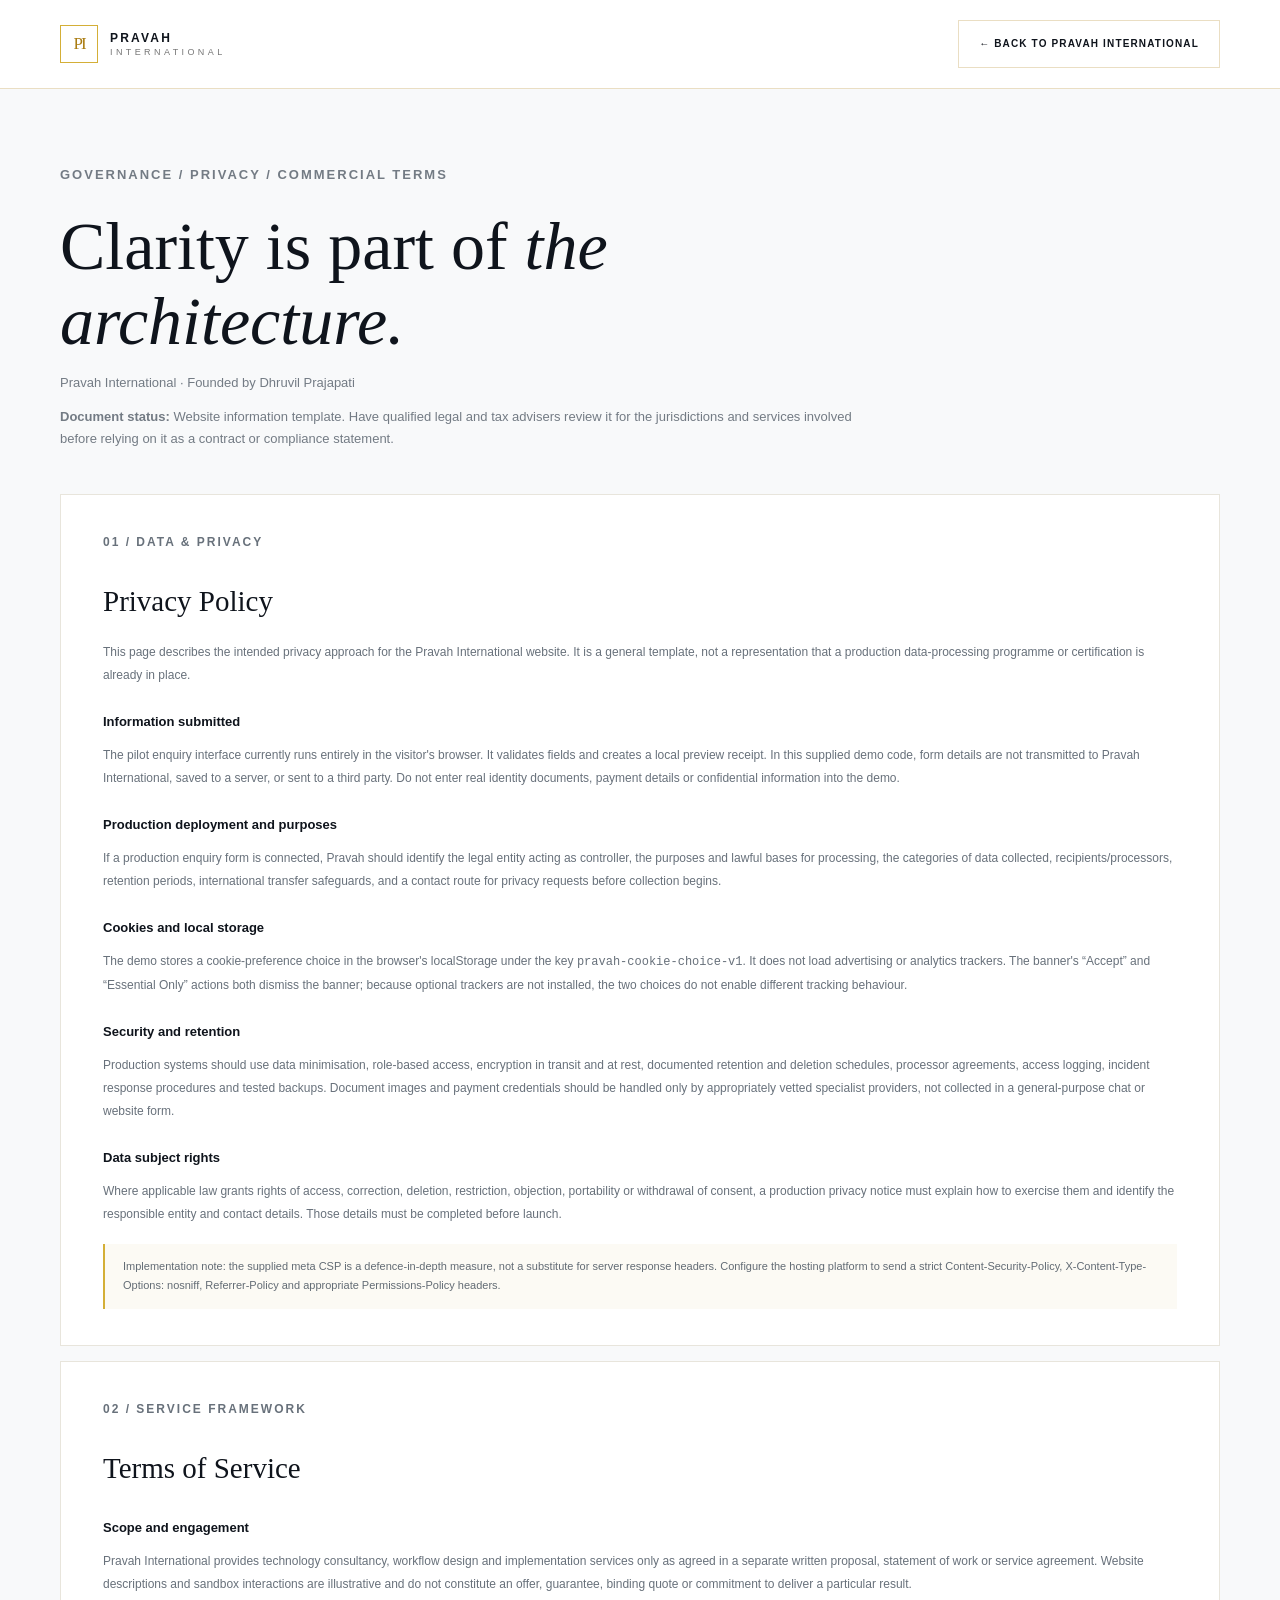
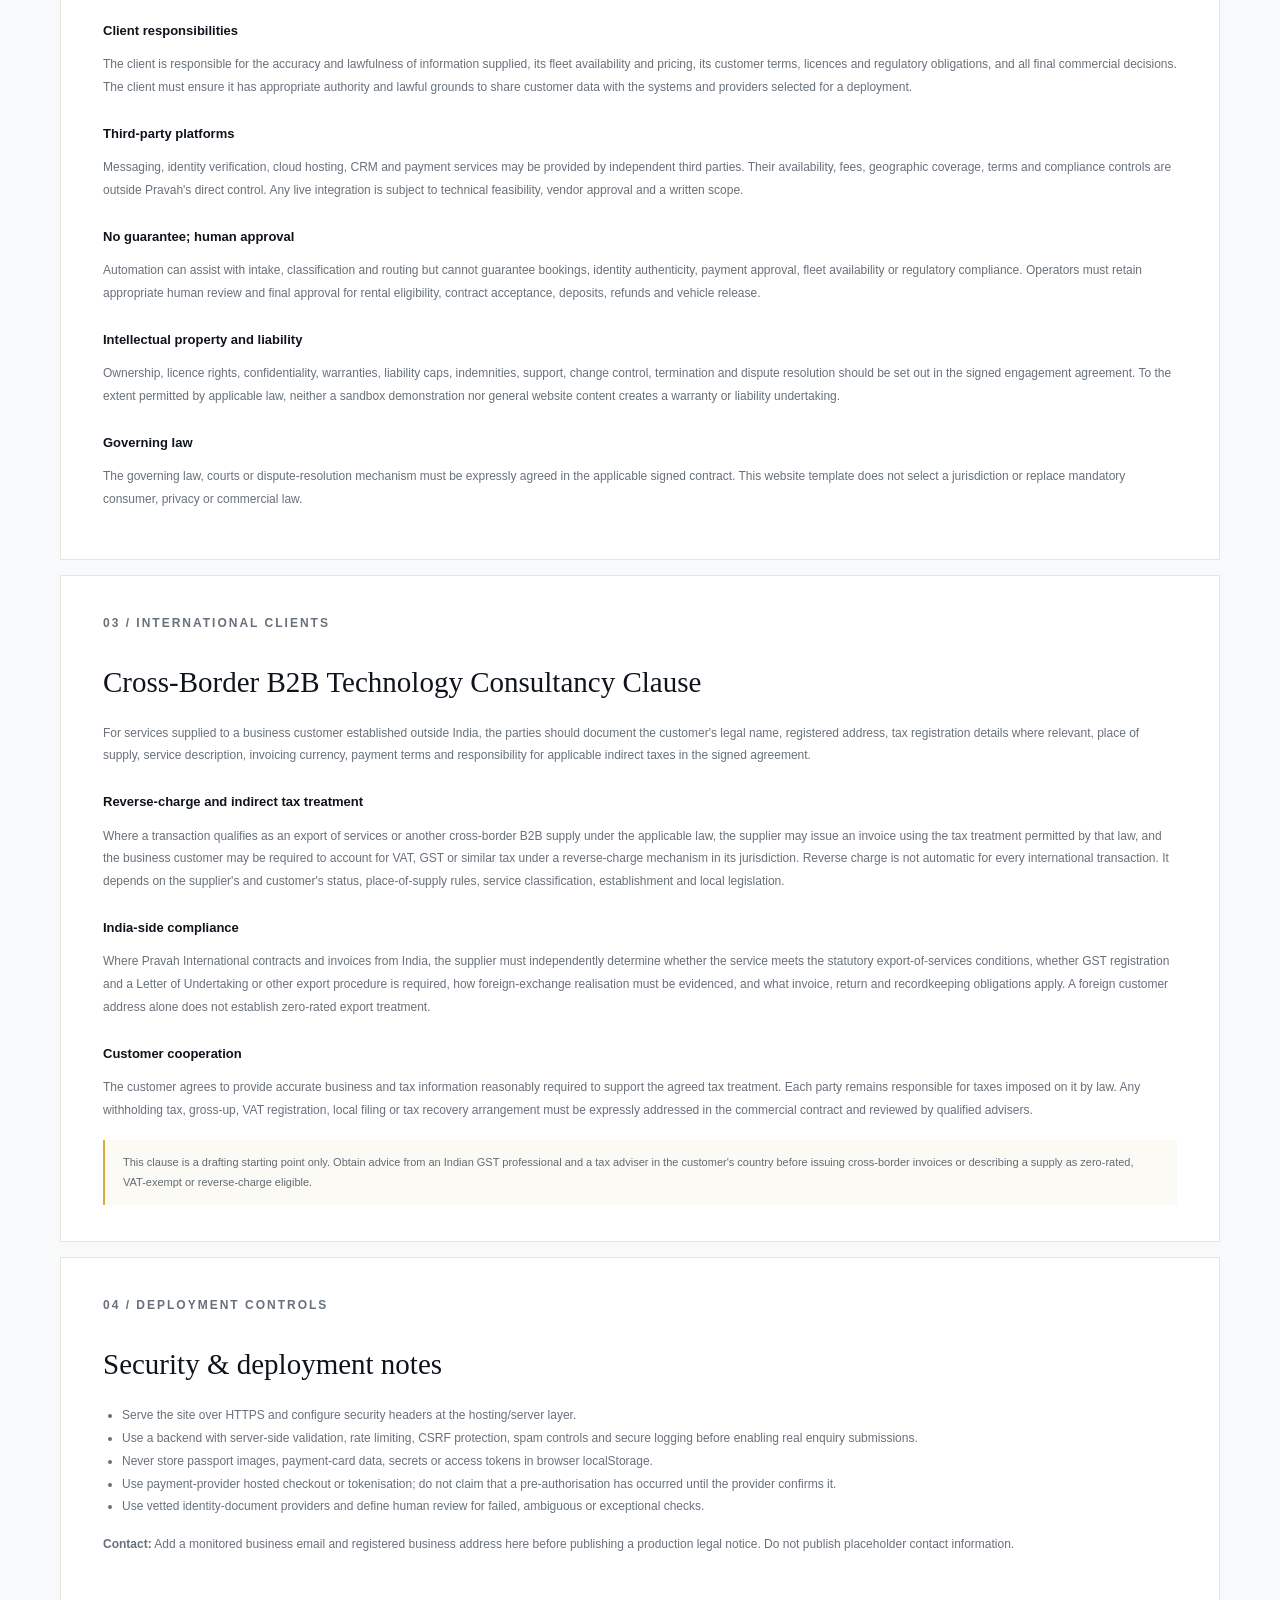
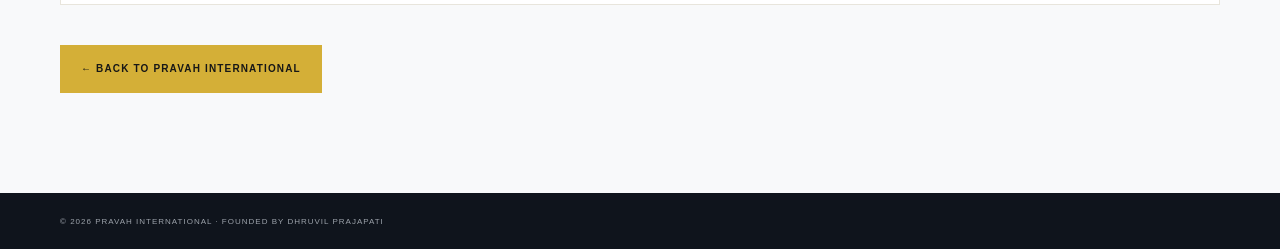
==== legal.html @ b74817ec "Add files via upload" ====
<!doctype html>
<html lang="en">
<head>
  <meta charset="utf-8">
  <meta name="viewport" content="width=device-width, initial-scale=1">
  <meta name="theme-color" content="#ffffff">
  <meta name="description" content="Privacy, terms and cross-border B2B consultancy information for Pravah International.">
  <meta name="referrer" content="strict-origin-when-cross-origin">
  <meta http-equiv="Content-Security-Policy" content="default-src 'self'; base-uri 'self'; form-action 'self'; object-src 'none'; frame-ancestors 'none'; img-src 'self' data:; font-src 'self'; style-src 'self'; script-src 'self'; connect-src 'none'; upgrade-insecure-requests">
  <title>Legal &amp; Privacy | Pravah International</title>
  <link rel="stylesheet" href="style.css">
</head>
<body class="legal-page">
  <header class="legal-header">
    <div class="container legal-header-inner">
      <a class="brand" href="index.html" aria-label="Pravah International home"><span class="monogram">PI</span><span class="brand-name">PRAVAH <span>INTERNATIONAL</span></span></a>
      <a class="button button-outline" href="index.html">← Back to Pravah International</a>
    </div>
  </header>
  <main class="container legal-main">
    <div class="legal-title">
      <p class="eyebrow">GOVERNANCE / PRIVACY / COMMERCIAL TERMS</p>
      <h1>Clarity is part of <em>the architecture.</em></h1>
      <p>Pravah International · Founded by Dhruvil Prajapati</p>
      <p><strong>Document status:</strong> Website information template. Have qualified legal and tax advisers review it for the jurisdictions and services involved before relying on it as a contract or compliance statement.</p>
    </div>

    <section class="legal-card" id="privacy">
      <p class="eyebrow">01 / DATA &amp; PRIVACY</p>
      <h2>Privacy Policy</h2>
      <p>This page describes the intended privacy approach for the Pravah International website. It is a general template, not a representation that a production data-processing programme or certification is already in place.</p>
      <h3>Information submitted</h3>
      <p>The pilot enquiry interface currently runs entirely in the visitor's browser. It validates fields and creates a local preview receipt. In this supplied demo code, form details are not transmitted to Pravah International, saved to a server, or sent to a third party. Do not enter real identity documents, payment details or confidential information into the demo.</p>
      <h3>Production deployment and purposes</h3>
      <p>If a production enquiry form is connected, Pravah should identify the legal entity acting as controller, the purposes and lawful bases for processing, the categories of data collected, recipients/processors, retention periods, international transfer safeguards, and a contact route for privacy requests before collection begins.</p>
      <h3>Cookies and local storage</h3>
      <p>The demo stores a cookie-preference choice in the browser's localStorage under the key <code>pravah-cookie-choice-v1</code>. It does not load advertising or analytics trackers. The banner's “Accept” and “Essential Only” actions both dismiss the banner; because optional trackers are not installed, the two choices do not enable different tracking behaviour.</p>
      <h3>Security and retention</h3>
      <p>Production systems should use data minimisation, role-based access, encryption in transit and at rest, documented retention and deletion schedules, processor agreements, access logging, incident response procedures and tested backups. Document images and payment credentials should be handled only by appropriately vetted specialist providers, not collected in a general-purpose chat or website form.</p>
      <h3>Data subject rights</h3>
      <p>Where applicable law grants rights of access, correction, deletion, restriction, objection, portability or withdrawal of consent, a production privacy notice must explain how to exercise them and identify the responsible entity and contact details. Those details must be completed before launch.</p>
      <div class="legal-callout">Implementation note: the supplied meta CSP is a defence-in-depth measure, not a substitute for server response headers. Configure the hosting platform to send a strict Content-Security-Policy, X-Content-Type-Options: nosniff, Referrer-Policy and appropriate Permissions-Policy headers.</div>
    </section>

    <section class="legal-card" id="terms">
      <p class="eyebrow">02 / SERVICE FRAMEWORK</p>
      <h2>Terms of Service</h2>
      <h3>Scope and engagement</h3>
      <p>Pravah International provides technology consultancy, workflow design and implementation services only as agreed in a separate written proposal, statement of work or service agreement. Website descriptions and sandbox interactions are illustrative and do not constitute an offer, guarantee, binding quote or commitment to deliver a particular result.</p>
      <h3>Client responsibilities</h3>
      <p>The client is responsible for the accuracy and lawfulness of information supplied, its fleet availability and pricing, its customer terms, licences and regulatory obligations, and all final commercial decisions. The client must ensure it has appropriate authority and lawful grounds to share customer data with the systems and providers selected for a deployment.</p>
      <h3>Third-party platforms</h3>
      <p>Messaging, identity verification, cloud hosting, CRM and payment services may be provided by independent third parties. Their availability, fees, geographic coverage, terms and compliance controls are outside Pravah's direct control. Any live integration is subject to technical feasibility, vendor approval and a written scope.</p>
      <h3>No guarantee; human approval</h3>
      <p>Automation can assist with intake, classification and routing but cannot guarantee bookings, identity authenticity, payment approval, fleet availability or regulatory compliance. Operators must retain appropriate human review and final approval for rental eligibility, contract acceptance, deposits, refunds and vehicle release.</p>
      <h3>Intellectual property and liability</h3>
      <p>Ownership, licence rights, confidentiality, warranties, liability caps, indemnities, support, change control, termination and dispute resolution should be set out in the signed engagement agreement. To the extent permitted by applicable law, neither a sandbox demonstration nor general website content creates a warranty or liability undertaking.</p>
      <h3>Governing law</h3>
      <p>The governing law, courts or dispute-resolution mechanism must be expressly agreed in the applicable signed contract. This website template does not select a jurisdiction or replace mandatory consumer, privacy or commercial law.</p>
    </section>

    <section class="legal-card" id="cross-border">
      <p class="eyebrow">03 / INTERNATIONAL CLIENTS</p>
      <h2>Cross-Border B2B Technology Consultancy Clause</h2>
      <p>For services supplied to a business customer established outside India, the parties should document the customer's legal name, registered address, tax registration details where relevant, place of supply, service description, invoicing currency, payment terms and responsibility for applicable indirect taxes in the signed agreement.</p>
      <h3>Reverse-charge and indirect tax treatment</h3>
      <p>Where a transaction qualifies as an export of services or another cross-border B2B supply under the applicable law, the supplier may issue an invoice using the tax treatment permitted by that law, and the business customer may be required to account for VAT, GST or similar tax under a reverse-charge mechanism in its jurisdiction. Reverse charge is not automatic for every international transaction. It depends on the supplier's and customer's status, place-of-supply rules, service classification, establishment and local legislation.</p>
      <h3>India-side compliance</h3>
      <p>Where Pravah International contracts and invoices from India, the supplier must independently determine whether the service meets the statutory export-of-services conditions, whether GST registration and a Letter of Undertaking or other export procedure is required, how foreign-exchange realisation must be evidenced, and what invoice, return and recordkeeping obligations apply. A foreign customer address alone does not establish zero-rated export treatment.</p>
      <h3>Customer cooperation</h3>
      <p>The customer agrees to provide accurate business and tax information reasonably required to support the agreed tax treatment. Each party remains responsible for taxes imposed on it by law. Any withholding tax, gross-up, VAT registration, local filing or tax recovery arrangement must be expressly addressed in the commercial contract and reviewed by qualified advisers.</p>
      <div class="legal-callout">This clause is a drafting starting point only. Obtain advice from an Indian GST professional and a tax adviser in the customer's country before issuing cross-border invoices or describing a supply as zero-rated, VAT-exempt or reverse-charge eligible.</div>
    </section>

    <section class="legal-card" id="security">
      <p class="eyebrow">04 / DEPLOYMENT CONTROLS</p>
      <h2>Security &amp; deployment notes</h2>
      <ul>
        <li>Serve the site over HTTPS and configure security headers at the hosting/server layer.</li>
        <li>Use a backend with server-side validation, rate limiting, CSRF protection, spam controls and secure logging before enabling real enquiry submissions.</li>
        <li>Never store passport images, payment-card data, secrets or access tokens in browser localStorage.</li>
        <li>Use payment-provider hosted checkout or tokenisation; do not claim that a pre-authorisation has occurred until the provider confirms it.</li>
        <li>Use vetted identity-document providers and define human review for failed, ambiguous or exceptional checks.</li>
      </ul>
      <p><strong>Contact:</strong> Add a monitored business email and registered business address here before publishing a production legal notice. Do not publish placeholder contact information.</p>
    </section>
    <a class="button button-gold legal-back" href="index.html">← Back to Pravah International</a>
  </main>
  <footer class="legal-footer"><div class="container">© <span id="legalYear">2026</span> PRAVAH INTERNATIONAL · FOUNDED BY DHRUVIL PRAJAPATI</div></footer>
</body>
</html>
---- style.css ----
/* No remote font or stylesheet dependencies. */
:root{--white:#fff;--pearl:#f8f9fa;--gold:#d4af37;--gold-dark:#aa7c11;--ink:#0f141c;--muted:#69717d;--line:rgba(170,124,17,.25);--serif:Georgia,"Times New Roman",serif;--sans:Arial,Helvetica,sans-serif;--shadow:0 24px 70px rgba(15,20,28,.08)}
*{box-sizing:border-box}html{scroll-behavior:smooth;scroll-padding-top:92px}body{margin:0;background:var(--white);color:var(--ink);font-family:var(--sans);font-size:15px;line-height:1.65;-webkit-font-smoothing:antialiased}a{color:inherit;text-decoration:none}button,input,select{font:inherit}button,a{-webkit-tap-highlight-color:transparent}button:focus-visible,a:focus-visible,input:focus-visible,select:focus-visible{outline:2px solid var(--gold-dark);outline-offset:3px}.container{width:min(1160px,calc(100% - 48px));margin-inline:auto}.skip-link{position:absolute;left:-999px;top:8px;background:var(--ink);color:white;padding:10px 16px;z-index:1000}.skip-link:focus{left:12px}.site-header{height:82px;position:sticky;top:0;z-index:50;background:rgba(255,255,255,.92);backdrop-filter:blur(16px);border-bottom:1px solid rgba(212,175,55,.2)}.header-inner{height:100%;display:flex;align-items:center;justify-content:space-between}.brand{display:flex;align-items:center;gap:12px;min-width:220px}.monogram{width:38px;height:38px;display:grid;place-items:center;border:1px solid var(--gold);color:var(--gold-dark);font-family:var(--serif);font-size:17px;letter-spacing:-2px}.brand-name{font-size:12px;font-weight:700;letter-spacing:2.2px;line-height:1.35}.brand-name span{display:block;font-size:9px;font-weight:500;letter-spacing:3.4px;color:#777}.primary-nav{display:flex;align-items:center;gap:29px}.primary-nav>a:not(.nav-cta),.footer-links a{font-size:11px;letter-spacing:1px;color:#4e5661;transition:color .2s}.primary-nav>a:hover,.footer-links a:hover{color:var(--gold-dark)}.nav-cta{padding:12px 17px;background:var(--ink);color:white;font-size:11px;letter-spacing:1px;transition:background .2s}.nav-cta:hover{background:var(--gold-dark)}.nav-cta span{color:var(--gold);margin-left:8px}.menu-toggle{display:none;background:none;border:0;padding:8px}.menu-toggle span{display:block;width:23px;height:1px;background:var(--ink);margin:5px}
.section-pad{padding:112px 0}.hero{min-height:670px;position:relative;overflow:hidden;background:linear-gradient(115deg,#fff 0%,#fff 52%,#fbfaf6 100%);padding-top:112px;padding-bottom:78px}.hero-grid{display:grid;grid-template-columns:1.4fr .6fr;gap:70px;align-items:center;position:relative;z-index:1}.eyebrow{font-size:9px;letter-spacing:2px;font-weight:700;color:var(--gold-dark);margin:0 0 24px}.eyebrow-dot{display:inline-block;width:6px;height:6px;border-radius:50%;background:var(--gold);margin-right:8px;vertical-align:1px}.eyebrow-divider{padding:0 5px;color:#b8a16a}.hero h1,.section-heading h2,.pilot-copy h2,.closing-inner h2{font-family:var(--serif);font-weight:400;letter-spacing:-1.8px;line-height:1.08}.hero h1{font-size:clamp(46px,6.3vw,76px);max-width:760px;margin:0 0 25px}.hero h1 em,.section-heading h2 em,.currency-copy h3 em,.pilot-copy h2 em,.closing-inner h2 em{font-weight:400;color:var(--gold-dark)}.hero-lede{max-width:650px;font-size:15px;line-height:1.9;color:#68717d;margin:0 0 32px}.hero-actions{display:flex;flex-wrap:wrap;gap:12px}.button{display:inline-flex;align-items:center;justify-content:center;gap:17px;min-height:48px;padding:0 20px;border:1px solid transparent;cursor:pointer;font-size:10px;font-weight:700;letter-spacing:1.15px;text-transform:uppercase;transition:transform .2s,background .2s,border-color .2s,color .2s}.button:hover{transform:translateY(-2px)}.button-gold{background:var(--gold);color:#171717;border-color:var(--gold)}.button-gold:hover{background:#e0bf52;border-color:#e0bf52}.button-outline{background:transparent;border-color:var(--line);color:var(--ink)}.button-outline:hover{border-color:var(--gold-dark);color:var(--gold-dark)}.hero-proof{display:flex;align-items:center;gap:13px;margin-top:57px}.proof-line{width:35px;height:1px;background:var(--gold)}.hero-proof p{font-size:8px;letter-spacing:1.4px;color:#8a9098}.hero-aside{min-height:420px;position:relative;display:flex;align-items:center;justify-content:center}.hero-index{position:absolute;top:3px;right:0;color:#b8a16a;font-family:var(--serif);font-size:13px}.hero-statement{width:100%;max-width:310px;padding:39px 32px;background:rgba(255,255,255,.7);border:1px solid rgba(212,175,55,.35);box-shadow:var(--shadow);backdrop-filter:blur(12px);position:relative}.hero-statement:before{content:"";position:absolute;inset:9px;border:1px solid rgba(212,175,55,.14);pointer-events:none}.small-label{font-size:8px;letter-spacing:1.7px;color:var(--gold-dark);font-weight:700}.hero-statement p{font-family:var(--serif);font-size:28px;line-height:1.3;margin:22px 0 27px}.statement-rule{height:1px;background:var(--line)}.statement-meta{display:flex;justify-content:space-between;margin-top:14px;font-size:7px;letter-spacing:1px;color:#7c828a}.hero-footnote{position:absolute;bottom:0;right:0;font-size:8px;line-height:1.8;letter-spacing:1.5px;color:#a0a4a9;text-align:right}.hero-orbit{position:absolute;border:1px solid rgba(212,175,55,.12);border-radius:50%;pointer-events:none}.orbit-one{width:620px;height:620px;right:-260px;top:10px}.orbit-two{width:480px;height:480px;right:-190px;top:80px}.hero-bottom{display:flex;justify-content:space-between;margin-top:55px;font-size:8px;letter-spacing:1.7px;color:#9a9fa6}.hero-bottom span span{color:var(--gold-dark);font-size:13px;margin-left:6px}.trust-strip{border-block:1px solid #eee;background:#fdfdfc}.trust-inner{min-height:74px;display:flex;align-items:center;justify-content:space-between;gap:18px}.trust-inner span{font-size:8px;letter-spacing:1.6px;color:#707782}.trust-inner i{height:4px;width:4px;border-radius:50%;background:var(--gold)}
.section-heading{display:flex;justify-content:space-between;align-items:end;gap:60px;margin-bottom:48px}.section-heading .eyebrow{margin-bottom:17px}.section-heading h2,.pilot-copy h2{font-size:clamp(38px,4.8vw,56px);margin:0}.section-intro{max-width:390px;margin:0 0 5px;color:#707782;font-size:13px;line-height:1.85}.architecture-section{background:#fff}.pillar-grid{display:grid;grid-template-columns:repeat(3,1fr);gap:16px}.pillar-card{min-height:340px;padding:28px 27px 21px;border:1px solid #e9e8e3;background:linear-gradient(145deg,#fff,#fdfdfb);display:flex;flex-direction:column;transition:transform .25s,border-color .25s,box-shadow .25s}.pillar-card:hover{transform:translateY(-5px);border-color:rgba(212,175,55,.6);box-shadow:var(--shadow)}.pillar-top{display:flex;justify-content:space-between;color:var(--gold-dark);font-size:10px;letter-spacing:1px}.pillar-mark{font-size:17px}.pillar-icon{margin:35px 0 17px;width:42px;height:42px;display:grid;place-items:center;border:1px solid var(--line);color:var(--gold-dark);font-family:var(--serif);font-size:25px}.pillar-card h3{font-family:var(--serif);font-size:24px;font-weight:400;margin:0 0 10px}.pillar-card p{font-size:12px;color:#747b84;line-height:1.85;margin:0 0 24px}.pillar-foot{margin-top:auto;padding-top:16px;border-top:1px solid #eee;display:flex;justify-content:space-between;font-size:7px;letter-spacing:1.2px;color:#9a9fa6}.micro-note{font-size:10px;color:#969ba2;margin:20px 0 0}
.sandbox-section{background:var(--pearl);border-block:1px solid #f0f0ee}.sandbox-heading{margin-bottom:50px}.sandbox-grid{display:grid;grid-template-columns:.9fr 1.1fr;gap:90px;align-items:center}.phone-wrap{display:flex;flex-direction:column;align-items:center}.phone{width:290px;height:550px;border:8px solid #171b22;border-radius:38px;background:#f5f3ed;box-shadow:0 30px 65px rgba(15,20,28,.18);position:relative;overflow:hidden}.phone-notch{position:absolute;z-index:2;top:0;left:50%;transform:translateX(-50%);width:105px;height:19px;border-radius:0 0 13px 13px;background:#171b22}.chat-top{height:65px;background:#fff;display:flex;align-items:center;padding:16px 12px 0;gap:9px;border-bottom:1px solid #e8e8e4}.chat-avatar{width:31px;height:31px;border-radius:50%;display:grid;place-items:center;background:#f3e8c6;color:#806015;font-family:var(--serif);font-size:11px}.chat-top strong{font-size:10px;display:block}.chat-top span{display:block;font-size:8px;color:#7c858d}.online-dot{display:inline-block;width:5px;height:5px;border-radius:50%;background:#58a67b}.chat-menu{margin-left:auto;font-size:14px!important;letter-spacing:2px}.chat-date{text-align:center;font-size:7px;letter-spacing:1px;color:#92999d;margin:13px 0}.chat-feed{height:405px;padding:0 10px;overflow-y:auto;display:flex;flex-direction:column;gap:9px}.chat-bubble{max-width:86%;padding:10px 11px;border-radius:10px;font-size:9px;line-height:1.6;box-shadow:0 1px 2px rgba(0,0,0,.05);animation:messageIn .35s ease both}.incoming{align-self:flex-start;background:#fff;border-top-left-radius:3px}.outgoing{align-self:flex-end;background:#e5f4dc;border-top-right-radius:3px}.chat-time{display:block;text-align:right;color:#87918b;font-size:7px;margin-top:5px}.chat-placeholder{font-size:8px;color:#a0a6a8;text-align:center;margin-top:12px}.chat-composer{position:absolute;bottom:0;left:0;right:0;height:48px;background:#fff;display:flex;align-items:center;justify-content:space-between;padding:0 12px;color:#a4a8aa;font-size:9px}.composer-send{width:26px;height:26px;border-radius:50%;display:grid;place-items:center;background:#d6e9cb;color:#4d7d47}.phone-caption{font-size:8px;letter-spacing:1.3px;color:#899099;margin-top:20px}.live-pulse{display:inline-block;width:6px;height:6px;background:#4e9b6d;border-radius:50%;margin-right:7px}.sandbox-controls{padding:10px 0}.control-kicker{display:flex;justify-content:space-between;font-size:8px;letter-spacing:1.7px;color:var(--gold-dark);font-weight:700}.control-kicker span{color:#9ba0a6}.sandbox-controls h3,.currency-copy h3{font-family:var(--serif);font-size:39px;line-height:1.15;font-weight:400;letter-spacing:-.8px;margin:24px 0 14px}.control-copy{max-width:440px;color:#737b84;font-size:12px;line-height:1.8}.demo-actions{display:flex;align-items:center;flex-wrap:wrap;gap:18px;margin:24px 0 25px}.demo-actions .button{font-size:9px;padding-inline:15px}.text-button{border:0;background:none;color:#7c838a;font-size:10px;cursor:pointer;padding:10px 0}.text-button:hover{color:var(--gold-dark)}.sequence-list{border-top:1px solid #e4e4e0}.sequence-item{display:grid;grid-template-columns:36px 1fr auto;gap:12px;align-items:center;padding:14px 0;border-bottom:1px solid #e4e4e0}.sequence-number{font-family:var(--serif);font-size:18px;color:#b49a58}.sequence-item strong{display:block;font-size:10px;font-weight:600}.sequence-item small{display:block;font-size:9px;color:#899099;margin-top:3px}.sequence-status{font-size:7px;letter-spacing:1px;color:#a1a6aa;font-weight:600}.sequence-item.complete .sequence-status{color:#588768}.sequence-item.active .sequence-status{color:var(--gold-dark)}.sandbox-disclaimer{font-size:8px;letter-spacing:.7px;color:#999fa5;margin-top:17px}
.currency-panel{margin-top:90px;background:white;border:1px solid rgba(212,175,55,.35);display:grid;grid-template-columns:1fr 1fr;gap:60px;padding:43px 48px;box-shadow:0 15px 45px rgba(15,20,28,.035)}.currency-copy .eyebrow{margin-bottom:13px}.currency-copy h3{font-size:32px;margin:0 0 12px}.currency-copy>p:last-child{font-size:11px;line-height:1.8;color:#818891;max-width:340px}.currency-calculator{align-self:center}.calc-label-row{display:flex;justify-content:space-between;gap:10px;font-size:10px;color:#515963}.calc-label-row span{font-size:7px;letter-spacing:1px;color:#a2a6aa}.amount-input-wrap{height:52px;display:flex;align-items:center;border-bottom:1px solid var(--line);margin:8px 0 18px}.amount-input-wrap span{font-size:10px;color:var(--gold-dark);font-weight:700;margin-right:14px}.amount-input-wrap input{border:0;outline:0!important;width:100%;font-family:var(--serif);font-size:25px;color:var(--ink);background:transparent}.currency-tabs{display:flex;gap:7px}.currency-tab{border:1px solid #e8e5dc;background:white;padding:8px 15px;font-size:9px;letter-spacing:1px;color:#69717b;cursor:pointer}.currency-tab.active,.currency-tab:hover{background:var(--ink);border-color:var(--ink);color:white}.calc-result{margin-top:22px;padding-top:17px;border-top:1px solid #eee}.calc-result>span,.calc-result small{display:block;font-size:7px;letter-spacing:1.2px;color:#9299a0}.calc-result strong{display:block;font-family:var(--serif);font-size:31px;font-weight:400;margin:4px 0}.calc-result small{letter-spacing:.3px;font-size:8px}
.leadership-section{background:#fff}.leadership-grid{display:grid;grid-template-columns:.5fr 1.5fr;gap:70px;align-items:center}.leadership-side{align-self:stretch;display:flex;flex-direction:column;align-items:flex-start}.leadership-side .eyebrow{line-height:1.7}.leadership-index{font-family:var(--serif);font-size:58px;color:var(--gold-dark);line-height:.9;margin:35px 0}.leadership-index b{display:block;font-family:var(--sans);font-size:8px;line-height:1.8;letter-spacing:2px;color:#8a9098;margin-top:14px}.side-rule{width:65px;height:1px;background:var(--gold)}.side-caption{font-size:8px;letter-spacing:1.5px;color:#a0a5aa;line-height:1.8;margin-top:16px}.mandate-card{position:relative;padding:60px 65px 28px;border:1px solid rgba(212,175,55,.45);background:linear-gradient(135deg,#fff,#fdfcf9);box-shadow:var(--shadow)}.mandate-card:before{content:"";position:absolute;inset:9px;border:1px solid rgba(212,175,55,.12);pointer-events:none}.quote-mark{font-family:var(--serif);font-size:75px;line-height:.7;color:var(--gold);position:relative}.mandate-card blockquote{font-family:var(--serif);font-size:clamp(21px,2.7vw,31px);line-height:1.45;letter-spacing:-.5px;margin:18px 0 35px;position:relative}.signature-row{display:flex;align-items:center;gap:14px;padding-bottom:26px}.signature-mark{width:43px;height:43px;border:1px solid var(--gold);display:grid;place-items:center;font-family:var(--serif);color:var(--gold-dark);font-size:17px}.signature-row strong,.signature-row span{display:block}.signature-row strong{font-family:var(--serif);font-size:17px;font-weight:400}.signature-row span{font-size:9px;color:#818891;margin-top:3px}.mandate-footer{border-top:1px solid #eee;padding-top:15px;display:flex;justify-content:space-between;gap:12px;font-size:7px;letter-spacing:1.2px;color:#a0a5aa;position:relative}
.pilot-section{background:var(--pearl);border-top:1px solid #efefeb}.pilot-grid{display:grid;grid-template-columns:.9fr 1.1fr;gap:90px;align-items:start}.pilot-copy{padding-top:20px}.pilot-copy h2{font-size:clamp(40px,5vw,58px)}.pilot-copy>p:not(.eyebrow):not(.pilot-note){font-size:13px;line-height:1.9;color:#737b84;max-width:430px;margin:25px 0}.pilot-points{display:grid;gap:12px;margin-top:35px}.pilot-points span{font-size:10px;letter-spacing:.4px;color:#535b64}.pilot-points b{font-family:var(--serif);font-size:17px;font-weight:400;color:var(--gold-dark);margin-right:13px}.pilot-note{font-size:9px;color:#9299a0;line-height:1.7;margin-top:35px;max-width:390px}.pilot-form-card{background:white;padding:35px 34px;border:1px solid rgba(212,175,55,.4);box-shadow:0 20px 60px rgba(15,20,28,.06)}.form-heading{display:flex;justify-content:space-between;align-items:start;border-bottom:1px solid #eee;padding-bottom:21px;margin-bottom:24px}.form-heading h3{font-family:var(--serif);font-size:28px;font-weight:400;margin:4px 0 0}.form-reference{font-size:8px;letter-spacing:1px;color:#a6a9ad}.form-grid{display:grid;grid-template-columns:1fr 1fr;gap:17px 14px}.field{display:flex;flex-direction:column;gap:7px}.field-full{grid-column:1/-1}.field label{font-size:9px;font-weight:700;letter-spacing:.5px;color:#4f5760}.field input,.field select{height:43px;border:1px solid #e5e6e4;background:#fff;padding:0 11px;font-size:10px;color:var(--ink);border-radius:0}.field input::placeholder{color:#b0b4b8}.field input:focus,.field select:focus{border-color:var(--gold-dark);outline:0}.honeypot{position:absolute!important;left:-10000px!important;width:1px!important;height:1px!important;overflow:hidden!important}.consent-check{display:flex;align-items:flex-start;gap:9px;font-size:9px;line-height:1.6;color:#7c838a;margin:19px 0}.consent-check input{accent-color:var(--gold-dark);margin-top:2px}.consent-check a,.cookie-banner a{color:var(--gold-dark);text-decoration:underline;text-underline-offset:2px}.form-error{min-height:17px;color:#a23d31;font-size:9px;margin:0 0 8px}.form-submit{width:100%}.form-privacy{text-align:center;font-size:7px;letter-spacing:1.2px;color:#a4a9ad;margin:14px 0 0}.receipt{padding:20px 0 0}.receipt[hidden]{display:none}.receipt-icon{width:39px;height:39px;border:1px solid var(--gold);border-radius:50%;display:grid;place-items:center;color:var(--gold-dark);font-size:20px}.receipt .eyebrow{margin:19px 0 8px}.receipt h3{font-family:var(--serif);font-weight:400;font-size:30px;line-height:1.15;margin:0}.receipt-copy{font-size:10px;color:#7d858d;line-height:1.7}.receipt dl{border-block:1px solid #eee;padding:12px 0;margin:17px 0}.receipt dl div{display:flex;justify-content:space-between;gap:12px;padding:6px 0;font-size:9px}.receipt dt{color:#8a9097}.receipt dd{margin:0;text-align:right;font-weight:700;overflow-wrap:anywhere}.receipt-code{font-family:monospace;font-size:9px;letter-spacing:1px;color:var(--gold-dark);margin:15px 0}.receipt-reset{width:100%}
.closing-band{background:var(--ink);color:white;padding:66px 0;text-align:center}.closing-inner>p{font-size:8px;letter-spacing:2px;color:#c2a85e}.closing-inner>p span{color:var(--gold)}.closing-inner h2{font-size:clamp(39px,5vw,58px);margin:12px 0 26px}.button-light{background:white;color:var(--ink);border-color:white}.button-light:hover{background:var(--gold);border-color:var(--gold)}.site-footer{background:#0a0e14;color:white;padding:40px 0 18px}.footer-main{display:grid;grid-template-columns:1fr 1fr 1.2fr;gap:25px;align-items:center;padding-bottom:32px}.footer-brand .brand-name{color:white}.footer-main>p{font-size:10px;color:#9ca2aa}.footer-links{display:flex;justify-content:flex-end;gap:18px;flex-wrap:wrap}.footer-links a{font-size:8px;color:#aeb3b9}.footer-bottom{border-top:1px solid rgba(255,255,255,.12);padding-top:17px;display:flex;justify-content:space-between;gap:15px;font-size:7px;letter-spacing:1.1px;color:#7e858d}.footer-bottom a{color:#c6aa5b}.cookie-banner{position:fixed;z-index:80;left:24px;right:24px;bottom:20px;max-width:850px;margin:auto;padding:18px 20px;background:rgba(255,255,255,.97);border:1px solid rgba(212,175,55,.55);box-shadow:0 12px 50px rgba(15,20,28,.16);backdrop-filter:blur(12px);display:flex;align-items:center;justify-content:space-between;gap:25px}.cookie-banner[hidden]{display:none}.cookie-banner strong{font-family:var(--serif);font-size:17px;font-weight:400}.cookie-banner p{font-size:9px;color:#78808a;margin:3px 0 0;max-width:480px}.cookie-actions{display:flex;gap:8px;flex-shrink:0}.cookie-button{min-height:38px;padding:0 12px;font-size:8px}
.reveal{opacity:0;transform:translateY(18px);transition:opacity .7s ease,transform .7s ease}.reveal.visible{opacity:1;transform:translateY(0)}@keyframes messageIn{from{opacity:0;transform:translateY(8px)}to{opacity:1;transform:translateY(0)}}
.legal-page{background:var(--pearl);min-height:100vh}.legal-header{background:white;border-bottom:1px solid var(--line);padding:20px 0}.legal-header-inner{display:flex;align-items:center;justify-content:space-between}.legal-main{padding:75px 0 100px}.legal-title{max-width:800px;margin-bottom:45px}.legal-title h1{font-family:var(--serif);font-size:clamp(42px,6vw,68px);font-weight:400;line-height:1.1;margin:10px 0}.legal-title p{color:#737b84;font-size:13px}.legal-card{background:white;border:1px solid #e8e5dc;padding:36px 42px;margin:15px 0}.legal-card h2{font-family:var(--serif);font-size:29px;font-weight:400;margin:0 0 15px}.legal-card h3{font-size:13px;margin:24px 0 7px}.legal-card p,.legal-card li{font-size:12px;line-height:1.9;color:#68717b}.legal-card ul{padding-left:19px}.legal-callout{border-left:2px solid var(--gold);padding:13px 18px;background:#fcfaf4;color:#626b74;font-size:11px;line-height:1.8;margin-top:18px}.legal-back{margin-top:25px}.legal-footer{padding:22px 0;background:var(--ink);color:#9ca2aa;font-size:8px;letter-spacing:1px}
@media(max-width:900px){.primary-nav{gap:16px}.primary-nav>a:not(.nav-cta){font-size:9px}.hero-grid{gap:35px}.sandbox-grid{gap:45px}.pilot-grid{gap:45px}.leadership-grid{gap:35px}.currency-panel{gap:30px;padding:35px}.footer-main{grid-template-columns:1fr 1fr}.footer-links{grid-column:1/-1;justify-content:flex-start}}
@media(max-width:680px){.container{width:min(100% - 36px,520px)}.site-header{height:70px}.brand{min-width:0}.brand-name{font-size:10px;letter-spacing:1.7px}.brand-name span{font-size:8px;letter-spacing:2.5px}.menu-toggle{display:block;z-index:52}.primary-nav{display:none;position:absolute;top:69px;left:0;right:0;background:rgba(255,255,255,.98);padding:18px 22px 22px;border-bottom:1px solid var(--line);box-shadow:0 15px 30px rgba(15,20,28,.08);flex-direction:column;align-items:stretch;gap:0}.primary-nav.open{display:flex}.primary-nav>a:not(.nav-cta){font-size:11px;padding:13px 0;border-bottom:1px solid #f0f0ec}.nav-cta{text-align:center;margin-top:13px}.section-pad{padding:78px 0}.hero{padding-top:75px;padding-bottom:42px;min-height:0}.hero-grid{grid-template-columns:1fr;gap:40px}.hero h1{font-size:clamp(42px,12vw,59px);letter-spacing:-1.3px}.hero-lede{font-size:13px}.hero-proof{margin-top:35px}.hero-aside{min-height:280px}.hero-statement{max-width:none;padding:28px}.hero-statement p{font-size:24px}.hero-footnote{bottom:-10px}.hero-bottom{margin-top:40px;font-size:7px}.trust-inner{min-height:75px;justify-content:center;flex-wrap:wrap;gap:8px 13px;padding:15px 0}.trust-inner span{font-size:7px}.trust-inner i{width:3px;height:3px}.section-heading{display:block;margin-bottom:34px}.section-heading h2,.pilot-copy h2{font-size:42px}.section-intro{margin-top:20px;font-size:12px}.pillar-grid{grid-template-columns:1fr}.pillar-card{min-height:290px}.pillar-icon{margin-top:24px}.sandbox-grid{grid-template-columns:1fr;gap:40px}.phone{width:min(290px,100%)}.sandbox-controls h3{font-size:34px}.currency-panel{grid-template-columns:1fr;gap:22px;padding:26px 22px;margin-top:65px}.currency-copy h3{font-size:29px}.leadership-grid{grid-template-columns:1fr;gap:25px}.leadership-side{display:block}.leadership-index{display:none}.side-rule,.side-caption{display:none}.mandate-card{padding:38px 27px 23px}.mandate-card blockquote{font-size:22px}.mandate-footer{flex-direction:column;gap:5px}.pilot-grid{grid-template-columns:1fr;gap:35px}.pilot-copy{padding-top:0}.pilot-form-card{padding:27px 20px}.form-grid{grid-template-columns:1fr}.field-full{grid-column:auto}.footer-main{grid-template-columns:1fr;gap:15px}.footer-links{grid-column:auto;gap:14px}.footer-bottom{flex-wrap:wrap;line-height:1.7}.cookie-banner{left:10px;right:10px;bottom:10px;padding:15px;display:block}.cookie-actions{margin-top:12px}.cookie-button{flex:1}.legal-main{padding:50px 0 70px}.legal-card{padding:26px 22px}.legal-card h2{font-size:25px}.legal-header-inner{gap:15px}.legal-header-inner .button{font-size:8px;padding:0 10px}}
@media(prefers-reduced-motion:reduce){html{scroll-behavior:auto}*,*:before,*:after{animation-duration:.01ms!important;animation-iteration-count:1!important;transition-duration:.01ms!important}.reveal{opacity:1;transform:none}}
/* Dedicated Official Credentials Section */
.credentials-section{background:#fdfcf9;border-top:1px solid #efede6}
.credential-card{background:#fff;border:1px solid rgba(212,175,55,.45);padding:38px 42px;box-shadow:var(--shadow);position:relative}
.credential-card:before{content:"";position:absolute;inset:8px;border:1px solid rgba(212,175,55,.14);pointer-events:none}
.credential-head{display:flex;justify-content:space-between;align-items:center;gap:20px;padding-bottom:24px;border-bottom:1px solid #eee}
.credential-badge{display:flex;align-items:center;gap:14px}
.credential-badge h3{font-family:var(--serif);font-size:26px;font-weight:400;margin:4px 0 0}
.verified-pill{display:inline-flex;align-items:center;padding:8px 14px;border:1px solid rgba(78,155,109,.35);background:#f4faf6;color:#2f6f49;font-size:8px;font-weight:700;letter-spacing:1.4px}
.credential-grid{display:grid;grid-template-columns:repeat(3,1fr);gap:24px 20px;padding:28px 0}
.cred-item span{display:block;font-size:8px;letter-spacing:1.4px;color:#8a9097;margin-bottom:6px}
.cred-item strong{display:block;font-family:var(--serif);font-size:17px;font-weight:400;color:var(--ink)}
.cred-item strong.cred-gold{color:var(--gold-dark);font-family:var(--sans);font-size:14px;font-weight:700;letter-spacing:.8px}
.credential-foot{border-top:1px solid #eee;padding-top:16px;display:flex;justify-content:space-between;gap:12px;font-size:7px;letter-spacing:1.2px;color:#9a9fa6}
@media(max-width:680px){
  .credential-card{padding:26px 20px}
  .credential-head{flex-direction:column;align-items:flex-start}
  .credential-badge h3{font-size:22px}
  .credential-grid{grid-template-columns:1fr;gap:18px;padding:22px 0}
  .credential-foot{flex-direction:column;gap:5px}
}
/* Fix Hero Footnote Overlap on Mobile */
@media(max-width:680px){
  .hero-aside{
    flex-direction:column;
    align-items:stretch;
    min-height:auto;
    padding-top:24px;
  }
  .hero-footnote{
    position:static;
    margin-top:14px;
    text-align:right;
  }
}
/* Services, Multi-Currency Pricing & Global Footprint */
.services-pricing-section{background:#fbfaf6;border-top:1px solid #efede6}
.pricing-toolbar{display:flex;justify-content:space-between;align-items:center;flex-wrap:wrap;gap:14px;padding:16px 22px;background:#fff;border:1px solid rgba(212,175,55,.35);margin-bottom:28px}
.pricing-currency-tabs{display:flex;flex-wrap:wrap;gap:8px}
.pricing-grid{display:grid;grid-template-columns:repeat(3,1fr);gap:18px}
.pricing-card{background:#fff;border:1px solid #e9e8e3;padding:30px 26px 26px;display:flex;flex-direction:column;transition:transform .25s,border-color .25s,box-shadow .25s}
.pricing-card:hover{transform:translateY(-4px);border-color:rgba(212,175,55,.65);box-shadow:var(--shadow)}
.pricing-card.featured-tier{border:1px solid var(--gold);background:linear-gradient(160deg,#fff 0%,#fcf9f0 100%);box-shadow:var(--shadow)}
.featured-badge{background:var(--gold);color:#171717;font-size:7px;font-weight:700;letter-spacing:1.4px;padding:4px 8px}
.pricing-card h3{font-family:var(--serif);font-size:24px;font-weight:400;margin:18px 0 8px}
.tier-desc{font-size:12px;color:#747b84;line-height:1.75;margin:0 0 18px}
.price-box{padding:16px 0;border-block:1px solid #eee;margin-bottom:18px}
.price-main{display:block;font-family:var(--serif);font-size:32px;font-weight:400;color:var(--ink);line-height:1.15}
.price-sub{display:block;font-size:10px;color:var(--gold-dark);margin-top:6px;letter-spacing:.3px}
.tier-features{list-style:none;padding:0;margin:0 0 26px;display:grid;gap:10px}
.tier-features li{font-size:11px;color:#555d67;padding-left:16px;position:relative;line-height:1.6}
.tier-features li:before{content:"✦";position:absolute;left:0;color:var(--gold-dark);font-size:9px}
.tier-btn{margin-top:auto;width:100%}

.countries-panel{margin-top:56px;background:#fff;border:1px solid rgba(212,175,55,.4);padding:36px 38px;box-shadow:0 15px 45px rgba(15,20,28,.035)}
.countries-head{display:flex;justify-content:space-between;align-items:end;gap:30px;padding-bottom:24px;border-bottom:1px solid #eee;margin-bottom:24px}
.countries-head h3{font-family:var(--serif);font-size:30px;font-weight:400;margin:8px 0 0}
.countries-head h3 em{color:var(--gold-dark)}
.countries-head>p{max-width:360px;font-size:12px;color:#747b84;margin:0}
.countries-grid{display:grid;grid-template-columns:repeat(4,1fr);gap:16px}
.country-card{padding:18px 16px;border:1px solid #efede6;background:#fdfcf9}
.country-code{display:block;font-size:8px;font-weight:700;letter-spacing:1.4px;color:var(--gold-dark);margin-bottom:8px}
.country-card h4{font-family:var(--serif);font-size:19px;font-weight:400;margin:0 0 8px}
.country-card p{font-size:11px;color:#6e7680;line-height:1.7;margin:0}

@media(max-width:900px){
  .pricing-grid{grid-template-columns:1fr}
  .countries-grid{grid-template-columns:1fr 1fr}
  .countries-head{flex-direction:column;align-items:flex-start}
}
@media(max-width:680px){
  .pricing-toolbar{flex-direction:column;align-items:flex-start}
  .countries-panel{padding:26px 20px}
  .countries-grid{grid-template-columns:1fr}
}
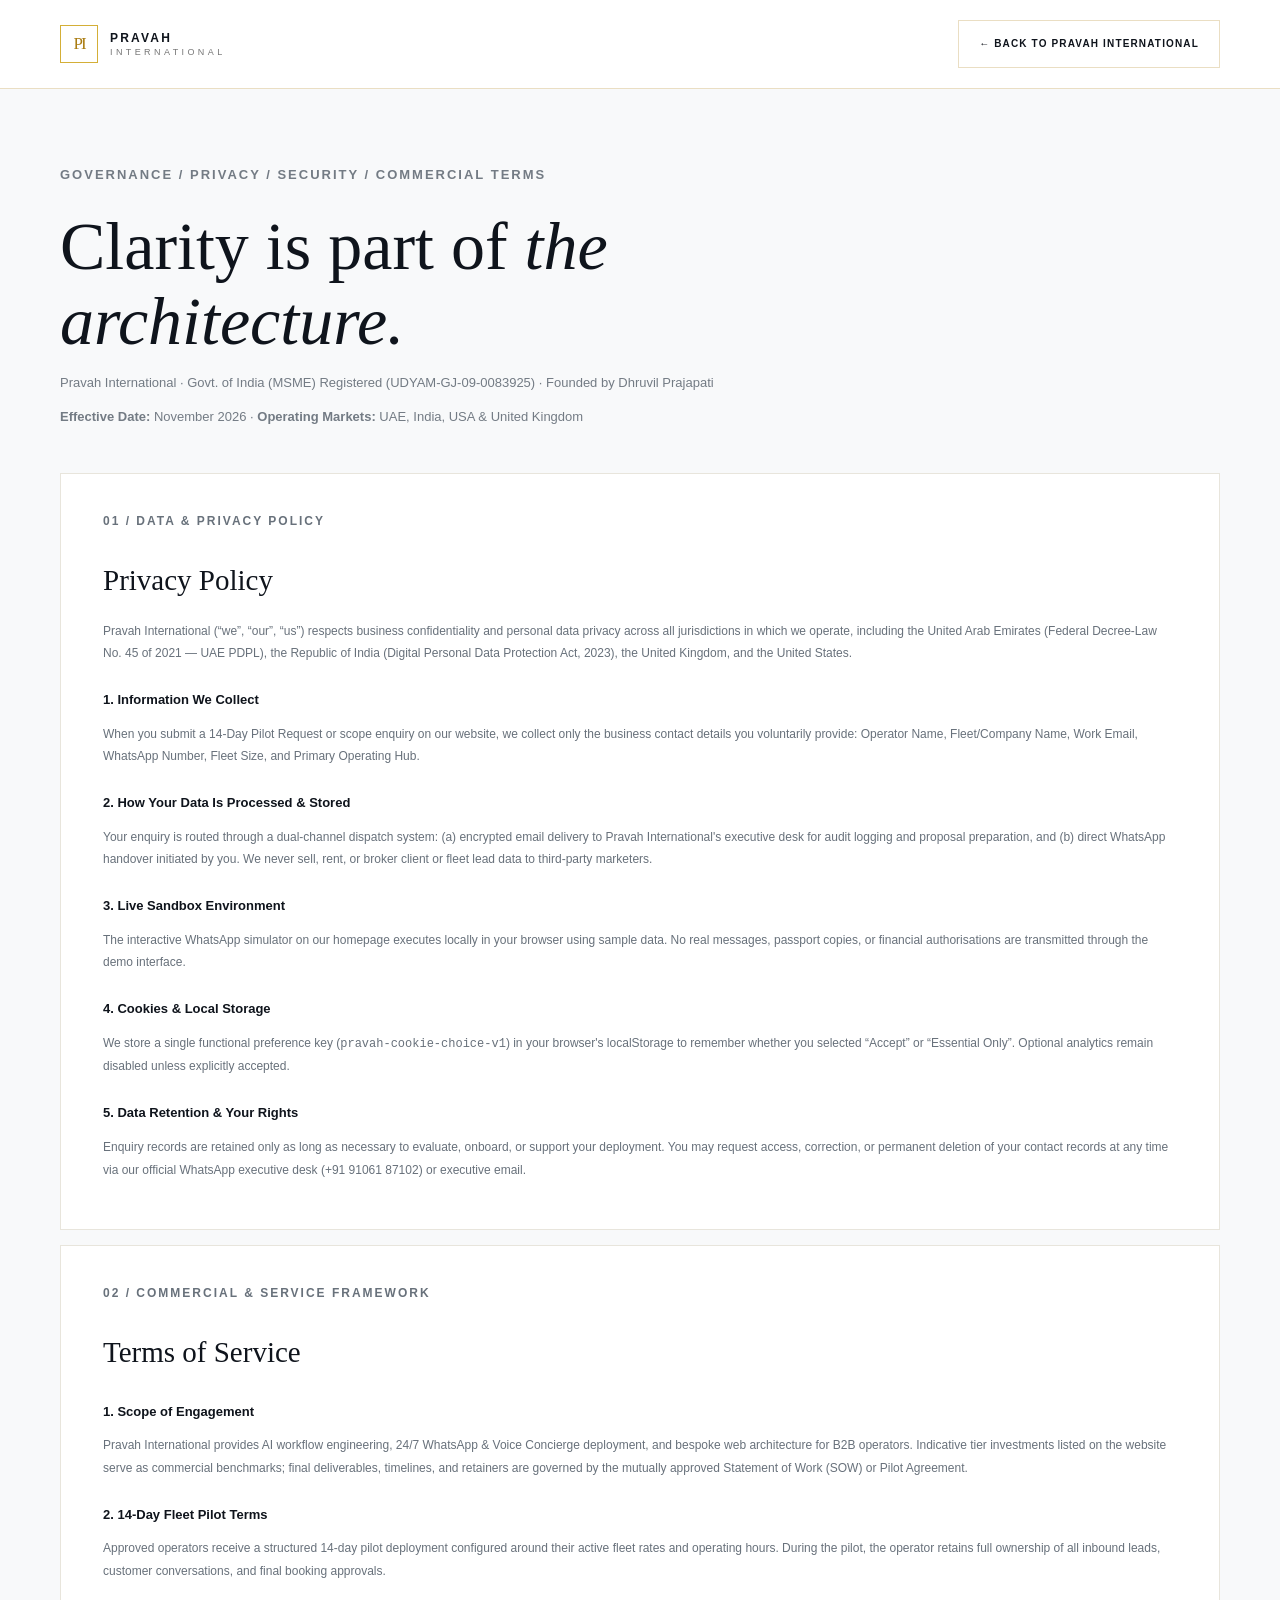
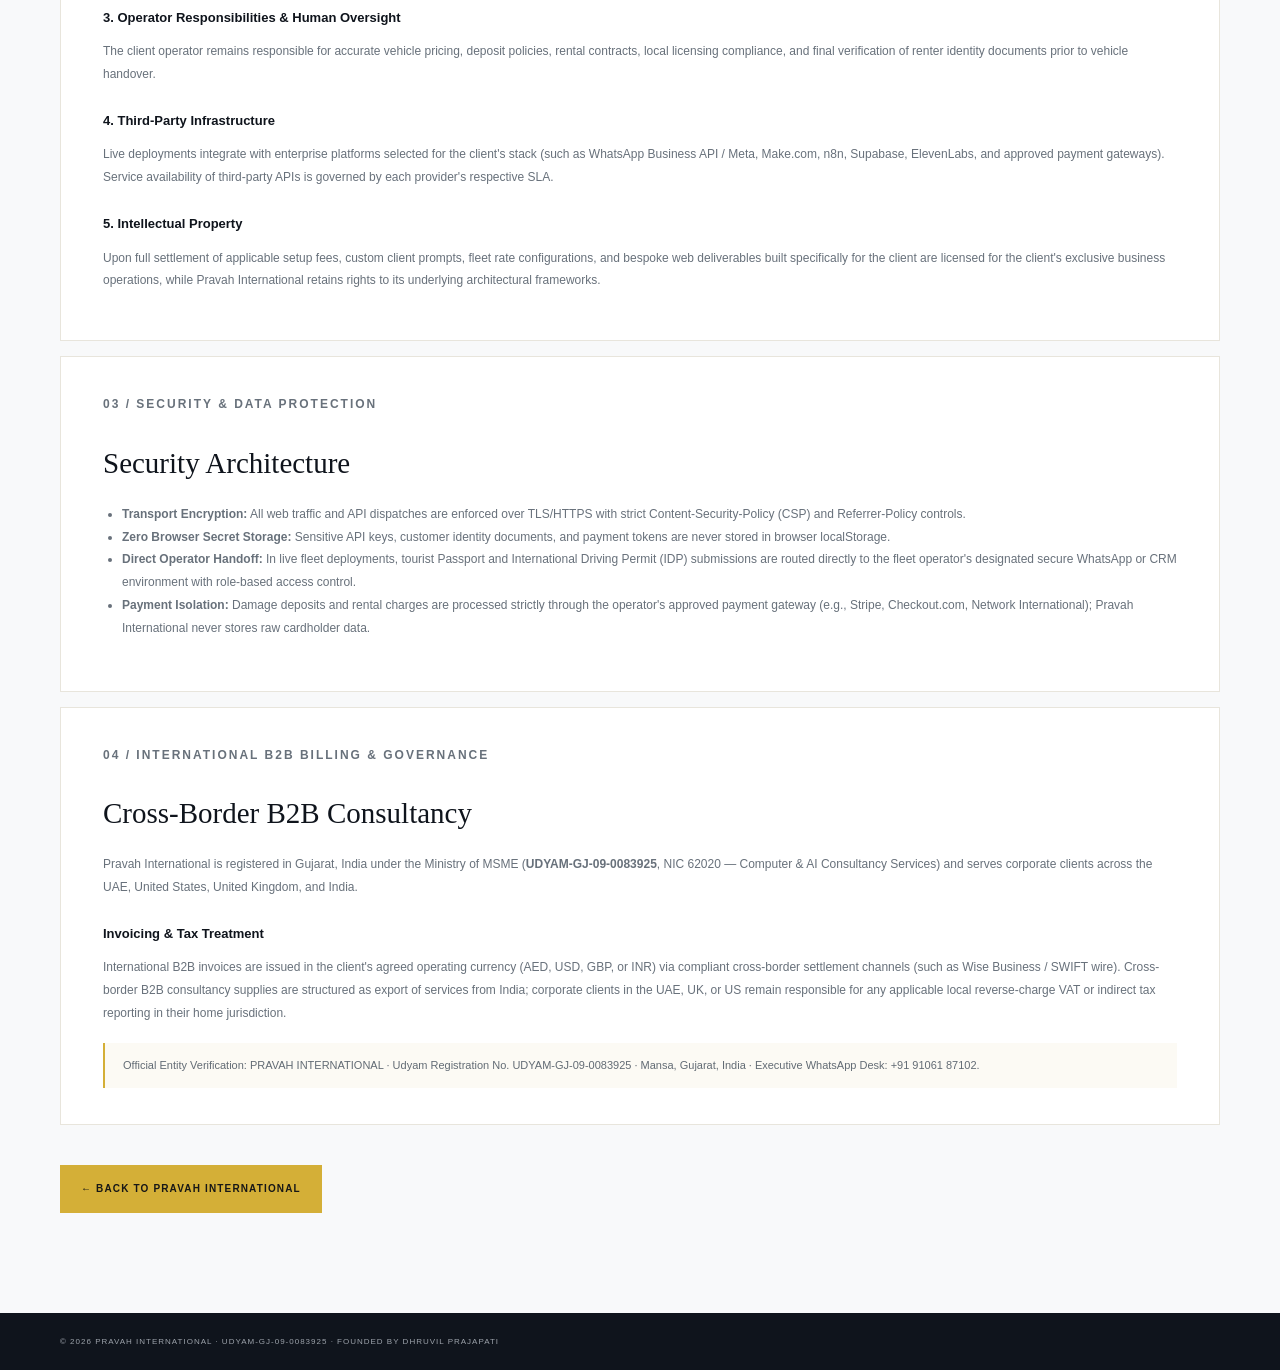
==== commit f6cd7078: "Add files via upload" ====
--- a/legal.html
+++ b/legal.html
@@ -4,10 +4,10 @@
   <meta charset="utf-8">
   <meta name="viewport" content="width=device-width, initial-scale=1">
   <meta name="theme-color" content="#ffffff">
-  <meta name="description" content="Privacy, terms and cross-border B2B consultancy information for Pravah International.">
+  <meta name="description" content="Privacy Policy, Terms of Service, Security & Cross-Border B2B Consultancy governance for Pravah International.">
   <meta name="referrer" content="strict-origin-when-cross-origin">
   <meta http-equiv="Content-Security-Policy" content="default-src 'self'; base-uri 'self'; form-action 'self'; object-src 'none'; frame-ancestors 'none'; img-src 'self' data:; font-src 'self'; style-src 'self'; script-src 'self'; connect-src 'none'; upgrade-insecure-requests">
-  <title>Legal &amp; Privacy | Pravah International</title>
+  <title>Legal, Privacy &amp; Security | Pravah International</title>
   <link rel="stylesheet" href="style.css">
 </head>
 <body class="legal-page">
@@ -19,73 +19,74 @@
   </header>
   <main class="container legal-main">
     <div class="legal-title">
-      <p class="eyebrow">GOVERNANCE / PRIVACY / COMMERCIAL TERMS</p>
+      <p class="eyebrow">GOVERNANCE / PRIVACY / SECURITY / COMMERCIAL TERMS</p>
       <h1>Clarity is part of <em>the architecture.</em></h1>
-      <p>Pravah International · Founded by Dhruvil Prajapati</p>
-      <p><strong>Document status:</strong> Website information template. Have qualified legal and tax advisers review it for the jurisdictions and services involved before relying on it as a contract or compliance statement.</p>
+      <p>Pravah International · Govt. of India (MSME) Registered (UDYAM-GJ-09-0083925) · Founded by Dhruvil Prajapati</p>
+      <p><strong>Effective Date:</strong> November 2026 · <strong>Operating Markets:</strong> UAE, India, USA &amp; United Kingdom</p>
     </div>
 
     <section class="legal-card" id="privacy">
-      <p class="eyebrow">01 / DATA &amp; PRIVACY</p>
+      <p class="eyebrow">01 / DATA &amp; PRIVACY POLICY</p>
       <h2>Privacy Policy</h2>
-      <p>This page describes the intended privacy approach for the Pravah International website. It is a general template, not a representation that a production data-processing programme or certification is already in place.</p>
-      <h3>Information submitted</h3>
-      <p>The pilot enquiry interface currently runs entirely in the visitor's browser. It validates fields and creates a local preview receipt. In this supplied demo code, form details are not transmitted to Pravah International, saved to a server, or sent to a third party. Do not enter real identity documents, payment details or confidential information into the demo.</p>
-      <h3>Production deployment and purposes</h3>
-      <p>If a production enquiry form is connected, Pravah should identify the legal entity acting as controller, the purposes and lawful bases for processing, the categories of data collected, recipients/processors, retention periods, international transfer safeguards, and a contact route for privacy requests before collection begins.</p>
-      <h3>Cookies and local storage</h3>
-      <p>The demo stores a cookie-preference choice in the browser's localStorage under the key <code>pravah-cookie-choice-v1</code>. It does not load advertising or analytics trackers. The banner's “Accept” and “Essential Only” actions both dismiss the banner; because optional trackers are not installed, the two choices do not enable different tracking behaviour.</p>
-      <h3>Security and retention</h3>
-      <p>Production systems should use data minimisation, role-based access, encryption in transit and at rest, documented retention and deletion schedules, processor agreements, access logging, incident response procedures and tested backups. Document images and payment credentials should be handled only by appropriately vetted specialist providers, not collected in a general-purpose chat or website form.</p>
-      <h3>Data subject rights</h3>
-      <p>Where applicable law grants rights of access, correction, deletion, restriction, objection, portability or withdrawal of consent, a production privacy notice must explain how to exercise them and identify the responsible entity and contact details. Those details must be completed before launch.</p>
-      <div class="legal-callout">Implementation note: the supplied meta CSP is a defence-in-depth measure, not a substitute for server response headers. Configure the hosting platform to send a strict Content-Security-Policy, X-Content-Type-Options: nosniff, Referrer-Policy and appropriate Permissions-Policy headers.</div>
+      <p>Pravah International (“we”, “our”, “us”) respects business confidentiality and personal data privacy across all jurisdictions in which we operate, including the United Arab Emirates (Federal Decree-Law No. 45 of 2021 — UAE PDPL), the Republic of India (Digital Personal Data Protection Act, 2023), the United Kingdom, and the United States.</p>
+
+      <h3>1. Information We Collect</h3>
+      <p>When you submit a 14-Day Pilot Request or scope enquiry on our website, we collect only the business contact details you voluntarily provide: Operator Name, Fleet/Company Name, Work Email, WhatsApp Number, Fleet Size, and Primary Operating Hub.</p>
+
+      <h3>2. How Your Data Is Processed &amp; Stored</h3>
+      <p>Your enquiry is routed through a dual-channel dispatch system: (a) encrypted email delivery to Pravah International's executive desk for audit logging and proposal preparation, and (b) direct WhatsApp handover initiated by you. We never sell, rent, or broker client or fleet lead data to third-party marketers.</p>
+
+      <h3>3. Live Sandbox Environment</h3>
+      <p>The interactive WhatsApp simulator on our homepage executes locally in your browser using sample data. No real messages, passport copies, or financial authorisations are transmitted through the demo interface.</p>
+
+      <h3>4. Cookies &amp; Local Storage</h3>
+      <p>We store a single functional preference key (<code>pravah-cookie-choice-v1</code>) in your browser's localStorage to remember whether you selected “Accept” or “Essential Only”. Optional analytics remain disabled unless explicitly accepted.</p>
+
+      <h3>5. Data Retention &amp; Your Rights</h3>
+      <p>Enquiry records are retained only as long as necessary to evaluate, onboard, or support your deployment. You may request access, correction, or permanent deletion of your contact records at any time via our official WhatsApp executive desk (+91 91061 87102) or executive email.</p>
     </section>
 
     <section class="legal-card" id="terms">
-      <p class="eyebrow">02 / SERVICE FRAMEWORK</p>
+      <p class="eyebrow">02 / COMMERCIAL &amp; SERVICE FRAMEWORK</p>
       <h2>Terms of Service</h2>
-      <h3>Scope and engagement</h3>
-      <p>Pravah International provides technology consultancy, workflow design and implementation services only as agreed in a separate written proposal, statement of work or service agreement. Website descriptions and sandbox interactions are illustrative and do not constitute an offer, guarantee, binding quote or commitment to deliver a particular result.</p>
-      <h3>Client responsibilities</h3>
-      <p>The client is responsible for the accuracy and lawfulness of information supplied, its fleet availability and pricing, its customer terms, licences and regulatory obligations, and all final commercial decisions. The client must ensure it has appropriate authority and lawful grounds to share customer data with the systems and providers selected for a deployment.</p>
-      <h3>Third-party platforms</h3>
-      <p>Messaging, identity verification, cloud hosting, CRM and payment services may be provided by independent third parties. Their availability, fees, geographic coverage, terms and compliance controls are outside Pravah's direct control. Any live integration is subject to technical feasibility, vendor approval and a written scope.</p>
-      <h3>No guarantee; human approval</h3>
-      <p>Automation can assist with intake, classification and routing but cannot guarantee bookings, identity authenticity, payment approval, fleet availability or regulatory compliance. Operators must retain appropriate human review and final approval for rental eligibility, contract acceptance, deposits, refunds and vehicle release.</p>
-      <h3>Intellectual property and liability</h3>
-      <p>Ownership, licence rights, confidentiality, warranties, liability caps, indemnities, support, change control, termination and dispute resolution should be set out in the signed engagement agreement. To the extent permitted by applicable law, neither a sandbox demonstration nor general website content creates a warranty or liability undertaking.</p>
-      <h3>Governing law</h3>
-      <p>The governing law, courts or dispute-resolution mechanism must be expressly agreed in the applicable signed contract. This website template does not select a jurisdiction or replace mandatory consumer, privacy or commercial law.</p>
+      <h3>1. Scope of Engagement</h3>
+      <p>Pravah International provides AI workflow engineering, 24/7 WhatsApp &amp; Voice Concierge deployment, and bespoke web architecture for B2B operators. Indicative tier investments listed on the website serve as commercial benchmarks; final deliverables, timelines, and retainers are governed by the mutually approved Statement of Work (SOW) or Pilot Agreement.</p>
+
+      <h3>2. 14-Day Fleet Pilot Terms</h3>
+      <p>Approved operators receive a structured 14-day pilot deployment configured around their active fleet rates and operating hours. During the pilot, the operator retains full ownership of all inbound leads, customer conversations, and final booking approvals.</p>
+
+      <h3>3. Operator Responsibilities &amp; Human Oversight</h3>
+      <p>The client operator remains responsible for accurate vehicle pricing, deposit policies, rental contracts, local licensing compliance, and final verification of renter identity documents prior to vehicle handover.</p>
+
+      <h3>4. Third-Party Infrastructure</h3>
+      <p>Live deployments integrate with enterprise platforms selected for the client's stack (such as WhatsApp Business API / Meta, Make.com, n8n, Supabase, ElevenLabs, and approved payment gateways). Service availability of third-party APIs is governed by each provider's respective SLA.</p>
+
+      <h3>5. Intellectual Property</h3>
+      <p>Upon full settlement of applicable setup fees, custom client prompts, fleet rate configurations, and bespoke web deliverables built specifically for the client are licensed for the client's exclusive business operations, while Pravah International retains rights to its underlying architectural frameworks.</p>
+    </section>
+
+    <section class="legal-card" id="security">
+      <p class="eyebrow">03 / SECURITY &amp; DATA PROTECTION</p>
+      <h2>Security Architecture</h2>
+      <ul>
+        <li><strong>Transport Encryption:</strong> All web traffic and API dispatches are enforced over TLS/HTTPS with strict Content-Security-Policy (CSP) and Referrer-Policy controls.</li>
+        <li><strong>Zero Browser Secret Storage:</strong> Sensitive API keys, customer identity documents, and payment tokens are never stored in browser localStorage.</li>
+        <li><strong>Direct Operator Handoff:</strong> In live fleet deployments, tourist Passport and International Driving Permit (IDP) submissions are routed directly to the fleet operator's designated secure WhatsApp or CRM environment with role-based access control.</li>
+        <li><strong>Payment Isolation:</strong> Damage deposits and rental charges are processed strictly through the operator's approved payment gateway (e.g., Stripe, Checkout.com, Network International); Pravah International never stores raw cardholder data.</li>
+      </ul>
     </section>
 
     <section class="legal-card" id="cross-border">
-      <p class="eyebrow">03 / INTERNATIONAL CLIENTS</p>
-      <h2>Cross-Border B2B Technology Consultancy Clause</h2>
-      <p>For services supplied to a business customer established outside India, the parties should document the customer's legal name, registered address, tax registration details where relevant, place of supply, service description, invoicing currency, payment terms and responsibility for applicable indirect taxes in the signed agreement.</p>
-      <h3>Reverse-charge and indirect tax treatment</h3>
-      <p>Where a transaction qualifies as an export of services or another cross-border B2B supply under the applicable law, the supplier may issue an invoice using the tax treatment permitted by that law, and the business customer may be required to account for VAT, GST or similar tax under a reverse-charge mechanism in its jurisdiction. Reverse charge is not automatic for every international transaction. It depends on the supplier's and customer's status, place-of-supply rules, service classification, establishment and local legislation.</p>
-      <h3>India-side compliance</h3>
-      <p>Where Pravah International contracts and invoices from India, the supplier must independently determine whether the service meets the statutory export-of-services conditions, whether GST registration and a Letter of Undertaking or other export procedure is required, how foreign-exchange realisation must be evidenced, and what invoice, return and recordkeeping obligations apply. A foreign customer address alone does not establish zero-rated export treatment.</p>
-      <h3>Customer cooperation</h3>
-      <p>The customer agrees to provide accurate business and tax information reasonably required to support the agreed tax treatment. Each party remains responsible for taxes imposed on it by law. Any withholding tax, gross-up, VAT registration, local filing or tax recovery arrangement must be expressly addressed in the commercial contract and reviewed by qualified advisers.</p>
-      <div class="legal-callout">This clause is a drafting starting point only. Obtain advice from an Indian GST professional and a tax adviser in the customer's country before issuing cross-border invoices or describing a supply as zero-rated, VAT-exempt or reverse-charge eligible.</div>
+      <p class="eyebrow">04 / INTERNATIONAL B2B BILLING &amp; GOVERNANCE</p>
+      <h2>Cross-Border B2B Consultancy</h2>
+      <p>Pravah International is registered in Gujarat, India under the Ministry of MSME (<strong>UDYAM-GJ-09-0083925</strong>, NIC 62020 — Computer &amp; AI Consultancy Services) and serves corporate clients across the UAE, United States, United Kingdom, and India.</p>
+      <h3>Invoicing &amp; Tax Treatment</h3>
+      <p>International B2B invoices are issued in the client's agreed operating currency (AED, USD, GBP, or INR) via compliant cross-border settlement channels (such as Wise Business / SWIFT wire). Cross-border B2B consultancy supplies are structured as export of services from India; corporate clients in the UAE, UK, or US remain responsible for any applicable local reverse-charge VAT or indirect tax reporting in their home jurisdiction.</p>
+      <div class="legal-callout">Official Entity Verification: PRAVAH INTERNATIONAL · Udyam Registration No. UDYAM-GJ-09-0083925 · Mansa, Gujarat, India · Executive WhatsApp Desk: +91 91061 87102.</div>
     </section>
 
-    <section class="legal-card" id="security">
-      <p class="eyebrow">04 / DEPLOYMENT CONTROLS</p>
-      <h2>Security &amp; deployment notes</h2>
-      <ul>
-        <li>Serve the site over HTTPS and configure security headers at the hosting/server layer.</li>
-        <li>Use a backend with server-side validation, rate limiting, CSRF protection, spam controls and secure logging before enabling real enquiry submissions.</li>
-        <li>Never store passport images, payment-card data, secrets or access tokens in browser localStorage.</li>
-        <li>Use payment-provider hosted checkout or tokenisation; do not claim that a pre-authorisation has occurred until the provider confirms it.</li>
-        <li>Use vetted identity-document providers and define human review for failed, ambiguous or exceptional checks.</li>
-      </ul>
-      <p><strong>Contact:</strong> Add a monitored business email and registered business address here before publishing a production legal notice. Do not publish placeholder contact information.</p>
-    </section>
     <a class="button button-gold legal-back" href="index.html">← Back to Pravah International</a>
   </main>
-  <footer class="legal-footer"><div class="container">© <span id="legalYear">2026</span> PRAVAH INTERNATIONAL · FOUNDED BY DHRUVIL PRAJAPATI</div></footer>
+  <footer class="legal-footer"><div class="container">© 2026 PRAVAH INTERNATIONAL · UDYAM-GJ-09-0083925 · FOUNDED BY DHRUVIL PRAJAPATI</div></footer>
 </body>
-</html>
+</html>
